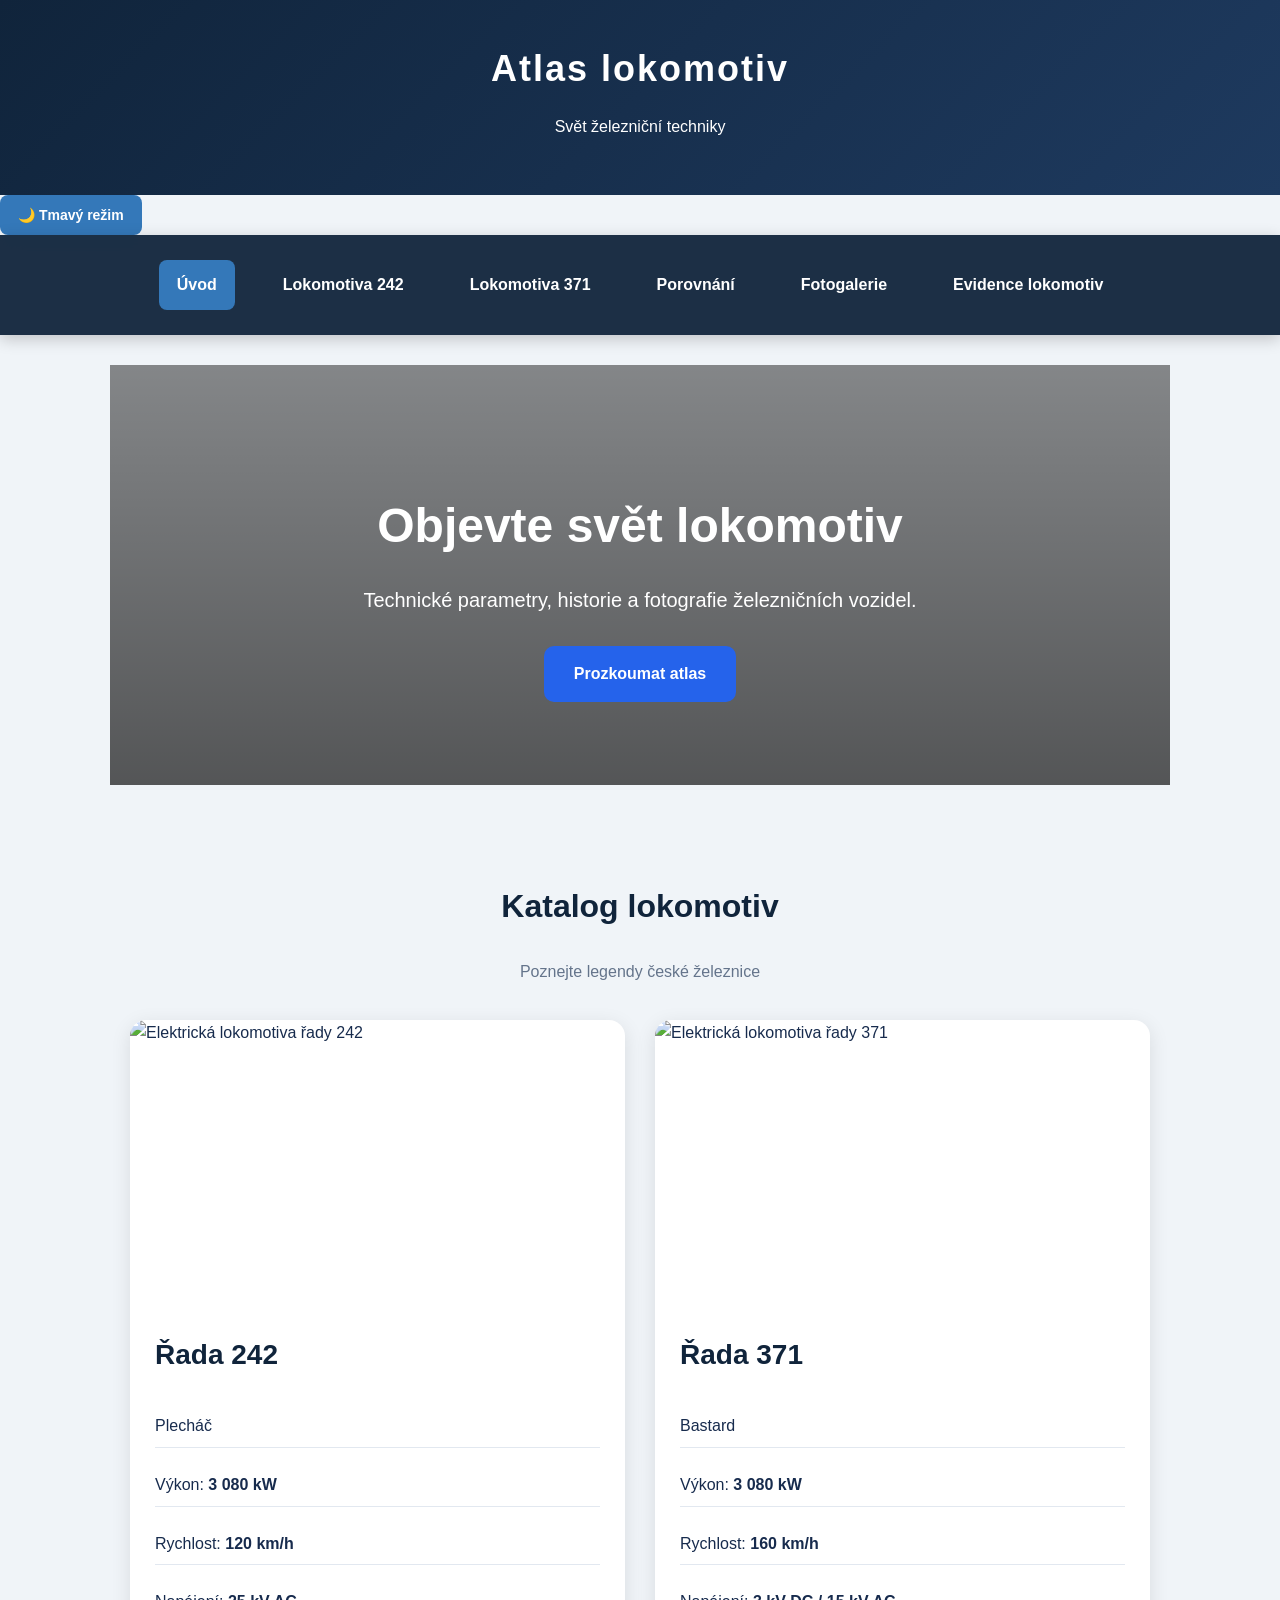
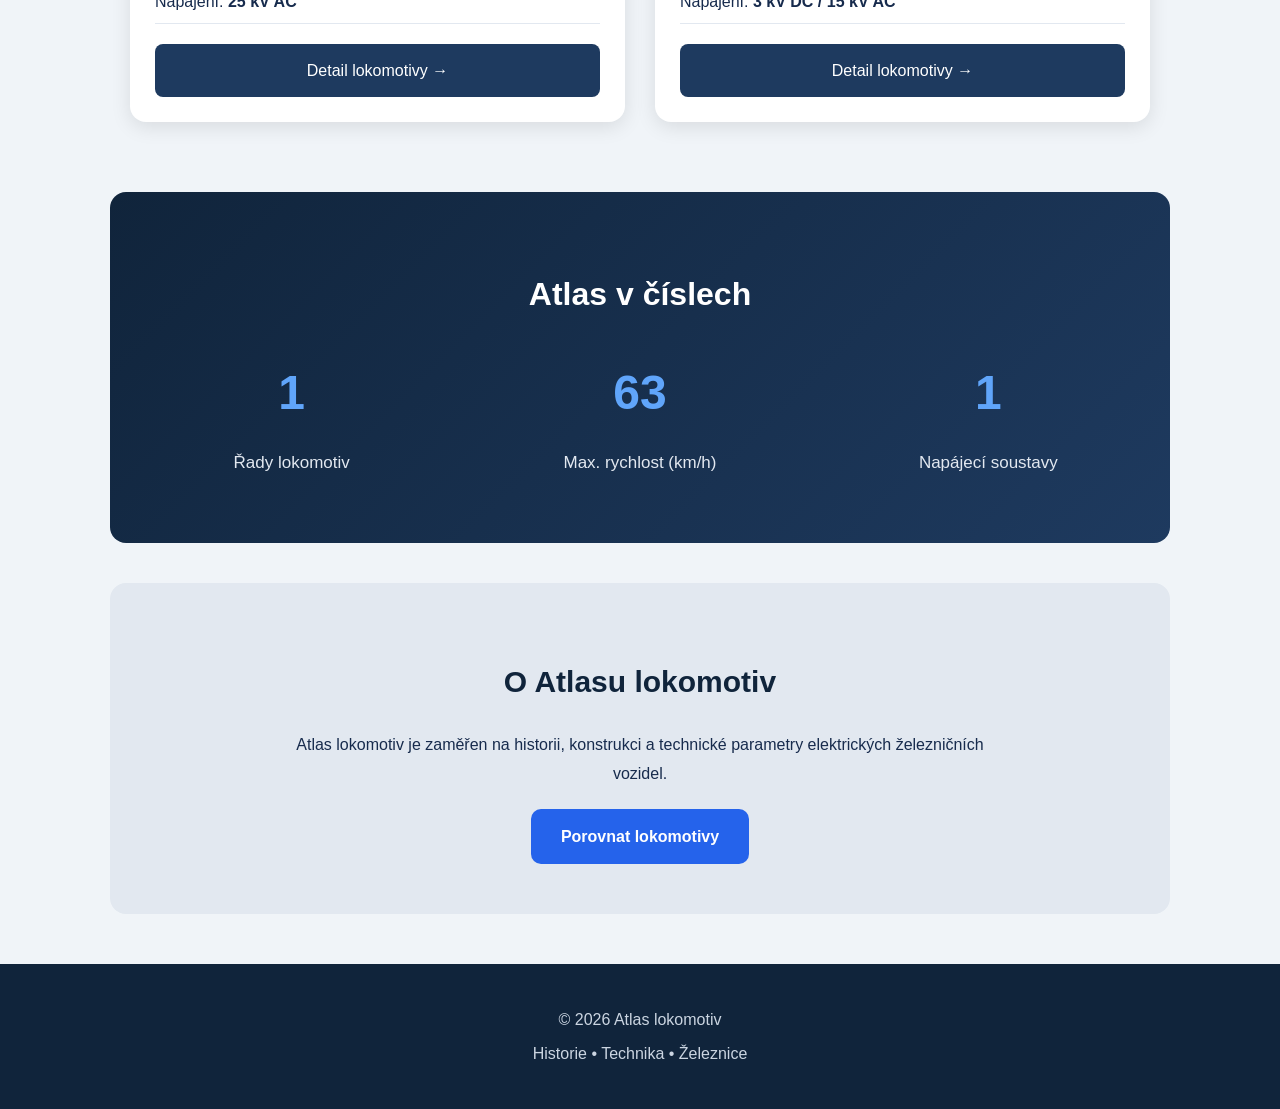
==== index.html @ f7615b6a "Rozšíření a aktualizace Atlasu lokomotiv" ====
<!DOCTYPE html>
<html lang="cs">
<head>
    <meta charset="UTF-8">
    <meta name="viewport"
          content="width=device-width, initial-scale=1.0">

    <meta name="description"
          content="Atlas elektrických lokomotiv řad 242 a 371. Historie, technické parametry, porovnání a fotogalerie.">

    <title>Atlas lokomotiv | Řady 242 a 371</title>
    <link rel="stylesheet" href="styly.css">
</head>

<body>

<header>
    <h1>Atlas lokomotiv</h1>
    <p>Svět železniční techniky</p>
</header>
<button id="theme-toggle" type="button"
        aria-label="Přepnout barevný režim">
    🌙 Tmavý režim
</button>
<nav>
    <a href="index.html" aria-current="page">Úvod</a>
    <a href="lokomotiva-242.html">Lokomotiva 242</a>
    <a href="lokomotiva-371.html">Lokomotiva 371</a>
    <a href="porovnani.html">Porovnání</a>
    <a href="galerie.html">Fotogalerie</a>
    <a href="evidence.html">Evidence lokomotiv</a>
</nav>

<main>

    <section class="hero">
        <div class="hero-obsah">
            <h2>Objevte svět lokomotiv</h2>
            <p>Technické parametry, historie a fotografie
               železničních vozidel.</p>

            <a href="#katalog" class="hero-tlacitko">
                Prozkoumat atlas
            </a>
        </div>
    </section>

    <section class="katalog" id="katalog">

        <h2>Katalog lokomotiv</h2>

        <p class="katalog-popis">
            Poznejte legendy české železnice
        </p>

        <div class="katalog-grid">

            <article class="loko-karta">
                <img src="images/242.jpg"
                     alt="Elektrická lokomotiva řady 242"
                     loading="lazy">

                <div class="loko-obsah">
                    <h3>Řada 242</h3>
                    <p>Plecháč</p>

                    <p>Výkon: <strong>3 080 kW</strong></p>
                    <p>Rychlost: <strong>120 km/h</strong></p>
                    <p>Napájení: <strong>25 kV AC</strong></p>

                    <a href="lokomotiva-242.html"
                       class="loko-detail">
                        Detail lokomotivy →
                    </a>
                </div>
            </article>

            <article class="loko-karta">
                <img src="images/371.jpg"
                     alt="Elektrická lokomotiva řady 371"
                     loading="lazy">

                <div class="loko-obsah">
                    <h3>Řada 371</h3>
                    <p>Bastard</p>

                    <p>Výkon: <strong>3 080 kW</strong></p>
                    <p>Rychlost: <strong>160 km/h</strong></p>
                    <p>Napájení: <strong>3 kV DC / 15 kV AC</strong></p>

                    <a href="lokomotiva-371.html"
                       class="loko-detail">
                        Detail lokomotivy →
                    </a>
                </div>
            </article>

        </div>
    </section>
<section class="statistiky">

    <h2>Atlas v číslech</h2>

    <div class="statistiky-grid">

        <div class="statistika">
            <span class="counter" data-target="2">2</span>
            <p>Řady lokomotiv</p>
        </div>

        <div class="statistika">
            <span class="counter" data-target="160">160</span>
            <p>Max. rychlost (km/h)</p>
        </div>

        <div class="statistika">
            <span class="counter" data-target="3">3</span>
            <p>Napájecí soustavy</p>
        </div>

    </div>

</section>
    <section class="atlas-info">
        <h2>O Atlasu lokomotiv</h2>

        <p>
            Atlas lokomotiv je zaměřen na historii,
            konstrukci a technické parametry
            elektrických železničních vozidel.
        </p>

        <a href="porovnani.html" class="hero-tlacitko">
            Porovnat lokomotivy
        </a>
    </section>

</main>

<footer>
    <p>© 2026 Atlas lokomotiv</p>
    <p>Historie • Technika • Železnice</p>
</footer>

<script src="script.js"></script>

</body>
</html>
---- styly.css ----
* {
    box-sizing: border-box;
}

body {
    margin: 0;
    font-family: Arial, sans-serif;
    background-color: #eef2f7;
    color: #17253b;
}

header {
    background-color: #142b49;
    color: white;
    padding: 35px 20px;
    text-align: center;
}

nav {
    background-color: #24466c;
    padding: 15px;
    text-align: center;
}

nav a {
    color: white;
    text-decoration: none;
    margin: 10px;
    font-weight: bold;
}

nav a:hover {
    color: #ffcf5a;
}

main {
    max-width: 1100px;
    margin: 30px auto;
    padding: 20px;
}

.card {
    background: white;
    padding: 25px;
    margin-bottom: 20px;
    border-radius: 12px;
    box-shadow: 0 4px 12px #00000015;
}

button {
    background: #24466c;
    color: white;
    border: none;
    padding: 12px 20px;
    border-radius: 8px;
    cursor: pointer;
}

footer {
    background: #142b49;
    color: white;
    text-align: center;
    padding: 20px;
}

.lokomotiva-img {
    width: 100%;
    max-height: 400px;
    object-fit: cover;
    border-radius: 12px;
    margin: 15px 0;
}

.technicke-udaje {
    width: 100%;
    border-collapse: collapse;
    margin-top: 20px;
    margin-bottom: 25px;
}

.technicke-udaje th,
.technicke-udaje td {
    border: 1px solid #cccccc;
    padding: 14px;
    text-align: left;
}

.technicke-udaje th {
    background-color: #17365d;
    color: white;
}

.technicke-udaje tr:nth-child(even) {
    background-color: #f0f4f8;
}

.lokomotiva-img {
    display: block;
    width: 100%;
    max-height: 450px;
    object-fit: contain;
    border-radius: 10px;
    margin: 20px auto;
}

.porovnani-foto {
    display: grid;
    grid-template-columns: repeat(2, 1fr);
    gap: 20px;
    margin-top: 20px;
}

.porovnani-foto img {
    width: 100%;
    height: 280px;
    object-fit: contain;
    border-radius: 12px;
}

.porovnani-foto h3 {
    text-align: center;
}

.tabulka-obal {
    overflow-x: auto;
}

@media (max-width: 700px) {
    .porovnani-foto {
        grid-template-columns: 1fr;
    }
}

.galerie {
    display: grid;
    grid-template-columns: repeat(2, 1fr);
    gap: 25px;
    margin-top: 25px;
}

.galerie figure {
    margin: 0;
    padding: 15px;
    background: #f2f5f9;
    border-radius: 12px;
    text-align: center;
}

.galerie-obrazek {
    width: 100%;
    height: 260px;
    object-fit: contain;
    cursor: zoom-in;
    border-radius: 8px;
}

.galerie figcaption {
    margin-top: 12px;
    font-weight: bold;
}

.nahled {
    position: fixed;
    inset: 0;
    background: rgba(0, 0, 0, 0.9);
    display: flex;
    align-items: center;
    justify-content: center;
    z-index: 1000;
    padding: 30px;
}

.nahled[hidden] {
    display: none;
}

.nahled img {
    max-width: 95%;
    max-height: 90vh;
    object-fit: contain;
}

#zavrit {
    position: absolute;
    top: 15px;
    right: 25px;
    font-size: 40px;
    background: none;
    border: none;
    color: white;
    cursor: pointer;
}

@media (max-width: 700px) {
    .galerie {
        grid-template-columns: 1fr;
    }
}
.galerie figure[hidden] {
    display: none;
}

/* Modernější vzhled webu */

body {
    font-family: Arial, sans-serif;
    background-color: #edf2f7;
    color: #172b4d;
    margin: 0;
    line-height: 1.6;
}

header {
    background: linear-gradient(
        135deg, #102a43, #2463a0
    );
    color: white;
    text-align: center;
    padding: 45px 20px;
}

header h1 {
    margin: 0;
    font-size: 36px;
}

nav {
    background-color: #102a43;
    display: flex;
    justify-content: center;
    flex-wrap: wrap;
    gap: 10px;
    padding: 15px;
}

nav a {
    color: white;
    text-decoration: none;
    padding: 10px 15px;
    border-radius: 8px;
}

nav a:hover {
    background-color: #3278bd;
}

main {
    max-width: 1100px;
    margin: 30px auto;
    padding: 0 20px;
}

.card {
    background: white;
    padding: 28px;
    margin-bottom: 25px;
    border-radius: 14px;
    box-shadow: 0 4px 15px
        rgba(0, 0, 0, 0.08);
}

.card h2 {
    color: #123a63;
}

footer {
    background-color: #102a43;
    color: white;
    text-align: center;
    padding: 25px;
}

.prehled-lokomotiv {
    display: grid;
    grid-template-columns: repeat(2, minmax(0, 1fr));
    gap: 25px;
}

.prehled-foto {
    width: 100%;
    height: 280px;
    object-fit: contain;
    border-radius: 10px;
}

.tlacitko {
    display: inline-block;
    background: #175b9c;
    color: white;
    padding: 12px 22px;
    text-decoration: none;
    border-radius: 8px;
    margin-top: 12px;
}

.tlacitko:hover {
    background: #0e3e70;
}

@media (max-width: 700px) {
    .prehled-lokomotiv {
        grid-template-columns: 1fr;
    }
}

.card h3 {
    color: #205c91;
    margin-top: 25px;
}

.card p {
    line-height: 1.8;
}

.card ul {
    padding-left: 25px;
}

.card li {
    margin-bottom: 10px;
}
/* Modernizace vzhledu webu */

body {
    background: #f0f4f8;
    font-family: "Segoe UI", Arial, sans-serif;
}

.card {
    background: #ffffff;
    border-radius: 16px;
    border: 1px solid #e2e8f0;
    box-shadow: 0 6px 20px rgba(0, 0, 0, 0.08);
    transition: transform 0.3s, box-shadow 0.3s;
}

.card:hover {
    transform: translateY(-4px);
    box-shadow: 0 12px 28px rgba(0, 0, 0, 0.15);
}

.card img {
    border-radius: 12px;
}

.tlacitko {
    border-radius: 8px;
    transition: background 0.3s;
}
/* Moderní záhlaví a navigace */

header {
    background: linear-gradient(135deg, #10243b, #1e3a5f);
    color: white;
    padding: 40px 20px;
    text-align: center;
}

header h1 {
    font-size: 36px;
    letter-spacing: 2px;
    margin-bottom: 10px;
}

nav {
    background: #1e3a5f;
    padding: 15px;
    display: flex;
    justify-content: center;
    flex-wrap: wrap;
    gap: 10px;
    box-shadow: 0 4px 12px rgba(0,0,0,0.15);
}

nav a {
    color: white;
    text-decoration: none;
    padding: 12px 18px;
    border-radius: 8px;
    font-weight: 600;
    transition: background 0.3s;
}

nav a:hover {
    background: #3478b9;
    color: white;
}
/* Úvodní fotografie */

.hero {
    min-height: 420px;
    background: linear-gradient(
        rgba(0, 0, 0, 0.45),
        rgba(0, 0, 0, 0.65)
    ), url("images/371.jpg");

    background-size: cover;
    background-position: center;
    display: flex;
    align-items: center;
    justify-content: center;
    text-align: center;
    color: white;
    padding: 30px;
}

.hero h2 {
    font-size: clamp(30px, 5vw, 48px);
    color: white;
    margin-bottom: 15px;
}

.hero p {
    font-size: 20px;
    margin-bottom: 30px;
}

.hero-tlacitko {
    display: inline-block;
    background: #2563eb;
    color: white;
    padding: 15px 30px;
    border-radius: 10px;
    text-decoration: none;
    font-weight: bold;
    transition: background 0.3s;
}

.hero-tlacitko:hover {
    background: #1d4ed8;
}
/* Moderní katalog lokomotiv */

.katalog {
    max-width: 1200px;
    margin: 50px auto;
    padding: 20px;
}

.katalog h2 {
    text-align: center;
    font-size: 32px;
    color: #10243b;
}

.katalog-popis {
    text-align: center;
    color: #64748b;
    margin-bottom: 35px;
}

.katalog-grid {
    display: grid;
    grid-template-columns: repeat(2, minmax(0, 1fr));
    gap: 30px;
}

.loko-karta {
    background: white;
    border-radius: 16px;
    overflow: hidden;
    box-shadow: 0 5px 20px rgba(0,0,0,0.1);
    transition: transform 0.3s, box-shadow 0.3s;
}

.loko-karta:hover {
    transform: translateY(-8px);
    box-shadow: 0 15px 30px rgba(0,0,0,0.15);
}

.loko-karta img {
    width: 100%;
    height: 260px;
    object-fit: cover;
    display: block;
}

.loko-obsah {
    padding: 25px;
}

.loko-obsah h3 {
    font-size: 28px;
    color: #10243b;
}

.loko-obsah p {
    padding: 8px 0;
    border-bottom: 1px solid #e2e8f0;
}

.loko-detail {
    display: block;
    background: #1e3a5f;
    color: white;
    text-align: center;
    padding: 14px;
    border-radius: 8px;
    text-decoration: none;
    margin-top: 20px;
    transition: background 0.3s;
}

.loko-detail:hover {
    background: #3478b9;
    color: white;
}

@media (max-width: 700px) {
    .katalog-grid {
        grid-template-columns: 1fr;
    }
}
/* Plynulé posouvání stránky */

html {
    scroll-behavior: smooth;
}

/* Zvýraznění aktuální stránky */

nav a[aria-current="page"] {
    background: #3478b9;
}

/* Informace o atlasu */

.atlas-info {
    background: #e2e8f0;
    padding: 50px 25px;
    text-align: center;
    border-radius: 16px;
    margin: 40px auto;
    max-width: 1100px;
}

.atlas-info h2 {
    font-size: 30px;
    color: #10243b;
}

.atlas-info p {
    max-width: 700px;
    margin: 20px auto;
    line-height: 1.8;
}

/* Moderní zápatí */

footer {
    background: #10243b;
    color: #cbd5e1;
    text-align: center;
    padding: 35px 20px;
    margin-top: 50px;
}

footer p {
    margin: 8px 0;
}
/* Plovoucí navigace */

nav {
    position: sticky;
    top: 0;
    z-index: 1000;
    background: rgba(16, 36, 59, 0.95);
    backdrop-filter: blur(12px);
    box-shadow: 0 4px 15px rgba(0,0,0,0.2);
}

nav a {
    transition: all 0.25s ease;
}

nav a:hover {
    transform: translateY(-2px);
}

#katalog {
    scroll-margin-top: 150px;
}
/* Přepínač tmavého režimu */

#theme-toggle {
    background: #3478b9;
    color: white;
    border: none;
    border-radius: 8px;
    padding: 12px 18px;
    cursor: pointer;
    font-size: 14px;
    font-weight: bold;
}

body {
    transition: background-color 0.3s, color 0.3s;
}

/* Tmavý režim */

body.dark-mode {
    background: #0f172a;
    color: #e2e8f0;
}

.dark-mode main {
    background: #0f172a;
}

.dark-mode .card,
.dark-mode .loko-karta,
.dark-mode .atlas-info {
    background: #1e293b;
    color: #e2e8f0;
}

.dark-mode h1,
.dark-mode h2,
.dark-mode h3 {
    color: #f1f5f9;
}

.dark-mode .katalog-popis {
    color: #94a3b8;
}

.dark-mode .loko-obsah p {
    border-color: #334155;
}

.dark-mode table,
.dark-mode td {
    background: #1e293b;
    color: #e2e8f0;
    border-color: #334155;
}

.dark-mode footer {
    background: #020617;
}
/* Zvětšování fotografií */

main img {
    cursor: zoom-in;
}

.lightbox {
    position: fixed;
    inset: 0;
    background: rgba(0, 0, 0, 0.95);
    z-index: 9999;
    display: flex;
    align-items: center;
    justify-content: center;
    cursor: zoom-out;
}

.lightbox img {
    max-width: 92vw;
    max-height: 88vh;
    object-fit: contain;
    border-radius: 10px;
    cursor: zoom-out;
}

.lightbox-close {
    position: absolute;
    top: 20px;
    right: 25px;
    color: white;
    background: transparent;
    border: none;
    font-size: 40px;
    cursor: pointer;
}
/* Animované statistiky */

.statistiky {
    background: linear-gradient(135deg, #10243b, #1e3a5f);
    color: white;
    padding: 50px 20px;
    border-radius: 16px;
    margin: 40px auto;
    text-align: center;
}

.statistiky h2 {
    color: white;
    font-size: 32px;
    margin-bottom: 35px;
}

.statistiky-grid {
    display: grid;
    grid-template-columns: repeat(3, 1fr);
    gap: 25px;
}

.counter {
    font-size: 48px;
    font-weight: bold;
    color: #60a5fa;
}

.statistika p {
    font-size: 17px;
    color: #e2e8f0;
}

@media (max-width: 600px) {
    .statistiky-grid {
        grid-template-columns: 1fr;
    }
}

/* ======================================
   POROVNÁNÍ LOKOMOTIV 242 A 371
   ====================================== */

.porovnani-foto {
    display: grid;
    grid-template-columns: repeat(2, minmax(0, 1fr));
    gap: 30px;
    margin: 25px 0;
}

.porovnani-foto > div {
    min-width: 0;
}

.porovnani-foto img {
    width: 100%;
    aspect-ratio: 16 / 10;
    object-fit: cover;
    border-radius: 12px;
}

.porovnani-foto h3 {
    text-align: center;
}

.srovnavaci-tabulka {
    min-width: 560px;
}

.srovnavaci-tabulka td:first-child {
    width: 46%;
}

.srovnavaci-tabulka td:nth-child(2),
.srovnavaci-tabulka td:nth-child(3) {
    width: 27%;
}

/* Grafické porovnání */

.porovnani-graf {
    margin: 25px 0 40px;
}

.graf-popis {
    font-weight: 600;
    margin-bottom: 8px;
    margin-top: 15px;
}

.graf-draha {
    width: 100%;
    background: #e2e8f0;
    border-radius: 8px;
    overflow: hidden;
}

.graf-sloupec {
    padding: 12px 16px;
    box-sizing: border-box;
    color: white;
    font-weight: 700;
    text-align: right;
    border-radius: 8px;
    transition: width 0.4s;
}

.rada242 {
    background: linear-gradient(90deg, #1d4ed8, #3b82f6);
}

.rada371 {
    background: linear-gradient(90deg, #991b1b, #dc2626);
}

.graf-legenda {
    display: flex;
    justify-content: center;
    flex-wrap: wrap;
    gap: 30px;
    font-weight: bold;
    margin: 20px 0;
}

.technicky-vzorec {
    text-align: center;
    font-size: 26px !important;
    font-weight: 700;
    margin: 25px 0;
}

/* Interaktivní kalkulačka */

.trakcni-kalkulacka {
    background: #f1f5f9;
    border: 1px solid #cbd5e1;
    border-radius: 16px;
    padding: 30px;
    margin: 25px 0;
}

.trakcni-kalkulacka label {
    display: block;
    margin: 15px 0;
    font-weight: 600;
}

.trakcni-kalkulacka select {
    width: 100%;
    padding: 14px;
    font-size: 16px;
    background: white;
    color: #1e293b;
    border: 1px solid #94a3b8;
    border-radius: 8px;
}

.trakcni-kalkulacka input[type="range"] {
    width: 100%;
    margin: 15px 0 25px;
    accent-color: #2563eb;
    cursor: pointer;
}

.vysledky-kalkulacky {
    display: grid;
    grid-template-columns: repeat(3, minmax(0, 1fr));
    gap: 15px;
}

.vysledek-box {
    padding: 24px 12px;
    background: #ffffff;
    border-radius: 12px;
    text-align: center;
    box-shadow: 0 3px 10px rgba(0,0,0,0.07);
}

.vysledek-box span {
    display: block;
    font-size: 26px;
    font-weight: 800;
    color: #2563eb;
    overflow-wrap: anywhere;
}

.vysledek-box p {
    font-size: 14px;
    margin: 10px 0 0;
    color: #475569;
}

/* Tmavý režim */

.dark-mode .graf-draha {
    background: #334155;
}

.dark-mode .trakcni-kalkulacka {
    background: #172033;
    border-color: #334155;
}

.dark-mode .trakcni-kalkulacka select {
    background: #1e293b;
    color: #f1f5f9;
    border-color: #475569;
}

.dark-mode .vysledek-box {
    background: #253449;
}

.dark-mode .vysledek-box span {
    color: #60a5fa;
}

.dark-mode .vysledek-box p {
    color: #cbd5e1;
}

/* Mobilní verze */

@media (max-width: 768px) {

    .porovnani-foto {
        grid-template-columns: 1fr;
        gap: 20px;
    }

    .vysledky-kalkulacky {
        grid-template-columns: repeat(2, minmax(0, 1fr));
    }

    .trakcni-kalkulacka {
        padding: 15px;
    }

    .vysledek-box span {
        font-size: 19px;
    }

    .graf-sloupec {
        font-size: 14px;
    }

}

@media (max-width: 380px) {

    .vysledky-kalkulacky {
        grid-template-columns: 1fr;
    }

}

/* =====================================
   FOTOGALERIE ATLASU LOKOMOTIV
   ===================================== */

.atlas-filtry {
    display: flex;
    flex-wrap: wrap;
    justify-content: center;
    gap: 12px;
    margin: 25px 0;
}

.atlas-filtry button {
    padding: 12px 22px;
    border: 1px solid #cbd5e1;
    border-radius: 8px;
    background: #f1f5f9;
    color: #1e293b;
    font-size: 15px;
    font-weight: 600;
    cursor: pointer;
    transition: 0.2s;
}

.atlas-filtry button:hover {
    background: #dbeafe;
}

.atlas-filtry button.aktivni {
    background: #1e40af;
    color: white;
    border-color: #1e40af;
}

#pocet-zobrazenych {
    text-align: center;
    font-weight: 600;
}

/* Mřížka fotografií */

.atlas-galerie {
    display: grid;
    grid-template-columns: repeat(2, minmax(0, 1fr));
    gap: 25px;
    margin-top: 25px;
}

.atlas-galerie figure {
    margin: 0;
    background: #ffffff;
    border: 1px solid #e2e8f0;
    border-radius: 14px;
    overflow: hidden;
    box-shadow: 0 4px 15px rgba(0,0,0,0.08);
}

.atlas-galerie figure[hidden] {
    display: none !important;
}

.atlas-foto {
    display: block;
    width: 100%;
    padding: 0;
    border: 0;
    background: transparent;
    overflow: hidden;
    cursor: zoom-in;
}

.atlas-foto img {
    display: block;
    width: 100%;
    aspect-ratio: 16 / 10;
    object-fit: cover;
    transition: transform 0.35s;
}

.atlas-foto:hover img {
    transform: scale(1.04);
}

.atlas-galerie figcaption {
    padding: 20px;
    text-align: left;
}

.atlas-galerie figcaption h3 {
    margin: 12px 0 5px;
}

.oznaceni-rady {
    display: inline-block;
    padding: 5px 12px;
    border-radius: 6px;
    color: white;
    font-size: 13px;
    font-weight: 700;
}

.oznaceni-rady.rada242 {
    background: #2563eb;
}

.oznaceni-rady.rada371 {
    background: #b91c1c;
}

.foto-udaje {
    border-top: 1px solid #e2e8f0;
    padding-top: 12px;
    margin-top: 15px;
}

.foto-udaje p {
    font-size: 14px;
    line-height: 1.5;
    margin: 5px 0;
    color: #64748b;
}

/* Zvětšený náhled */

#atlas-nahled {
    position: fixed;
    box-sizing: border-box;
    width: 94vw;
    max-width: 1200px;
    max-height: 94vh;
    padding: 45px 55px 20px;
    border: none;
    border-radius: 14px;
    background: #111827;
    color: white;
    text-align: center;
}

#atlas-nahled::backdrop {
    background: rgba(0,0,0,0.9);
}

#atlas-velky-obrazek {
    display: block;
    max-width: 100%;
    max-height: 72vh;
    object-fit: contain;
    margin: 0 auto;
}

#atlas-zavrit,
#atlas-predchozi,
#atlas-dalsi {
    position: absolute;
    background: rgba(255,255,255,0.15);
    color: white;
    border: none;
    border-radius: 8px;
    padding: 10px 14px;
    font-size: 24px;
    cursor: pointer;
}

#atlas-zavrit {
    top: 5px;
    right: 10px;
}

#atlas-predchozi {
    left: 5px;
    top: 45%;
}

#atlas-dalsi {
    right: 5px;
    top: 45%;
}

#atlas-popisek {
    margin: 15px 0 5px;
    font-size: 16px;
}

#atlas-poradi {
    color: #cbd5e1;
    font-size: 14px;
}

/* Tmavý režim */

.dark-mode .atlas-galerie figure {
    background: #1e293b;
    border-color: #334155;
}

.dark-mode .foto-udaje {
    border-color: #334155;
}

.dark-mode .foto-udaje p {
    color: #cbd5e1;
}

.dark-mode .atlas-filtry button {
    background: #253449;
    color: #f1f5f9;
    border-color: #475569;
}

.dark-mode .atlas-filtry button.aktivni {
    background: #2563eb;
    color: white;
}

/* Mobilní verze */

@media (max-width: 768px) {

    .atlas-galerie {
        grid-template-columns: 1fr;
        gap: 20px;
    }

    .atlas-filtry button {
        padding: 10px 15px;
        font-size: 13px;
    }

    #atlas-nahled {
        padding: 45px 35px 15px;
    }

    #atlas-predchozi,
    #atlas-dalsi {
        padding: 7px;
        font-size: 18px;
    }

}

/* ===================================
   EVIDENCE LOKOMOTIV
   =================================== */

.evidence-filtry {
    display: grid;
    grid-template-columns: repeat(4, minmax(0, 1fr));
    gap: 15px;
    padding: 25px;
    background: #f1f5f9;
    border: 1px solid #cbd5e1;
    border-radius: 12px;
    margin: 25px 0;
}

.evidence-filtry label {
    display: block;
    font-weight: 600;
    margin-bottom: 8px;
}

.evidence-filtry input,
.evidence-filtry select {
    width: 100%;
    box-sizing: border-box;
    padding: 12px;
    border: 1px solid #cbd5e1;
    border-radius: 8px;
    font-size: 14px;
    color: #1e293b;
    background: white;
}

.evidence-filtry input:focus,
.evidence-filtry select:focus {
    outline: 2px solid #2563eb;
}

.evidence-tabulka {
    min-width: 850px;
    font-size: 14px;
}

.evidence-tabulka td:first-child {
    width: auto;
}

.cislo-lokomotivy {
    font-weight: 800;
    color: #1e40af;
    white-space: nowrap;
}

.evidence-detail {
    background: #2563eb;
    color: white;
    padding: 8px 15px;
    border: none;
    border-radius: 6px;
    cursor: pointer;
    font-weight: 600;
}

.evidence-detail:hover {
    background: #1e40af;
}

#pocet-vysledku {
    font-weight: 700;
    margin: 25px 0;
}

.stav-lokomotivy {
    font-weight: 600;
}

.stav-lokomotivy[data-stav="Provozní"] {
    color: #15803d;
}

.stav-lokomotivy[data-stav="Odstavená"] {
    color: #b45309;
}

.stav-lokomotivy[data-stav="Zrušená"],
.stav-lokomotivy[data-stav="Sešrotovaná"] {
    color: #dc2626;
}

.stav-lokomotivy[data-stav="Muzejní"] {
    color: #2563eb;
}

.stav-lokomotivy[data-stav="Neověřen"] {
    color: #64748b;
}

/* DETAIL LOKOMOTIVY */

#detail-lokomotivy {
    position: fixed;
    width: 90%;
    max-width: 850px;
    max-height: 90vh;
    overflow-y: auto;
    box-sizing: border-box;
    padding: 35px;
    border: none;
    border-radius: 16px;
    background: white;
    color: #1e293b;
}

#detail-lokomotivy::backdrop {
    background: rgba(0,0,0,0.8);
}

#zavrit-detail {
    position: absolute;
    top: 12px;
    right: 12px;
    background: #dc2626;
    color: white;
    border: none;
    border-radius: 8px;
    font-size: 24px;
    padding: 5px 14px;
    cursor: pointer;
}

#detail-foto {
    width: 100%;
    max-height: 400px;
    object-fit: contain;
    cursor: default;
}

#detail-popisek {
    text-align: center;
    color: #64748b;
    font-size: 14px;
}

#detail-historie {
    line-height: 1.8;
}

/* TMAVÝ REŽIM */

.dark-mode .evidence-filtry {
    background: #1e293b;
    border-color: #475569;
}

.dark-mode .evidence-filtry input,
.dark-mode .evidence-filtry select {
    background: #334155;
    color: white;
    border-color: #64748b;
}

.dark-mode .cislo-lokomotivy {
    color: #93c5fd;
}

.dark-mode #detail-lokomotivy {
    background: #1e293b;
    color: #f1f5f9;
}

.dark-mode #detail-popisek {
    color: #cbd5e1;
}

.dark-mode .stav-lokomotivy[data-stav="Neověřen"] {
    color: #cbd5e1;
}

/* MOBILNÍ VERZE */

@media (max-width: 768px) {

    .evidence-filtry {
        grid-template-columns: repeat(2, minmax(0, 1fr));
        padding: 15px;
    }

    #detail-lokomotivy {
        padding: 20px;
        width: 95%;
    }

}

@media (max-width: 480px) {

    .evidence-filtry {
        grid-template-columns: 1fr;
    }

}
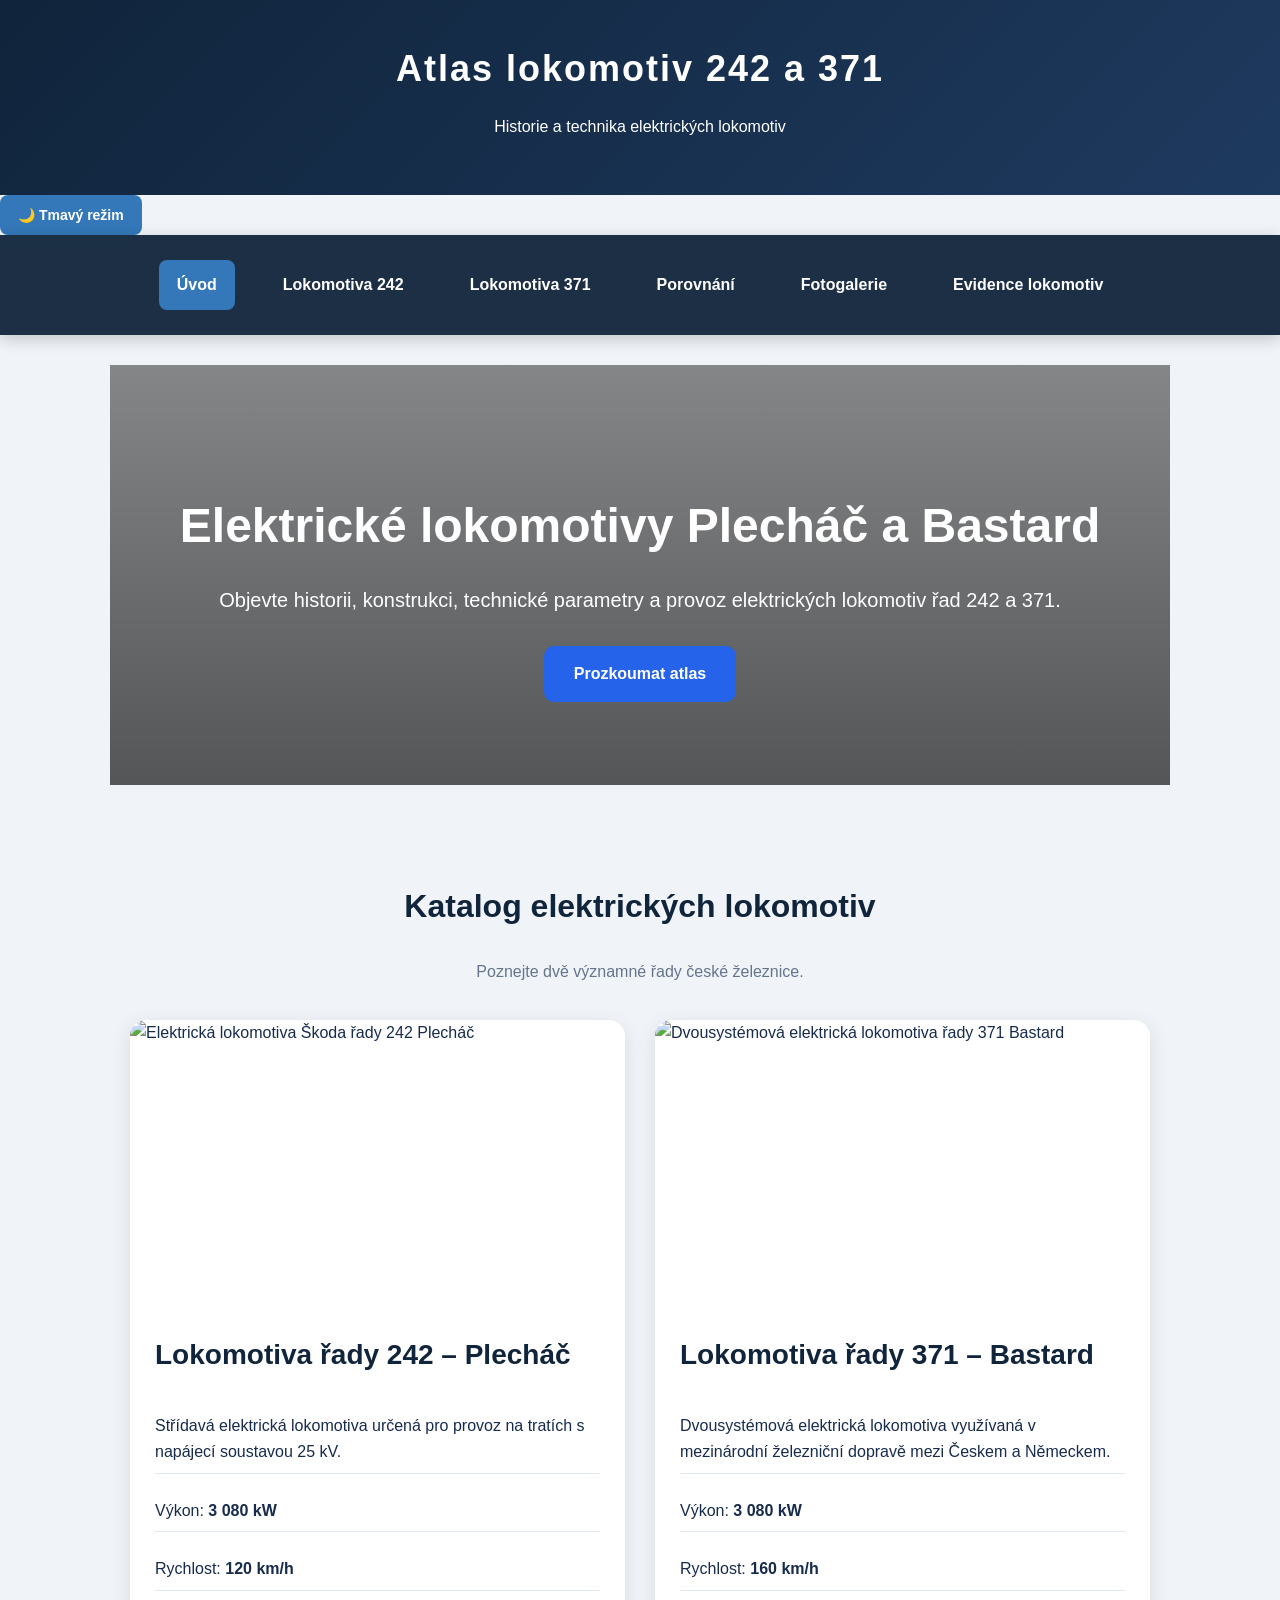
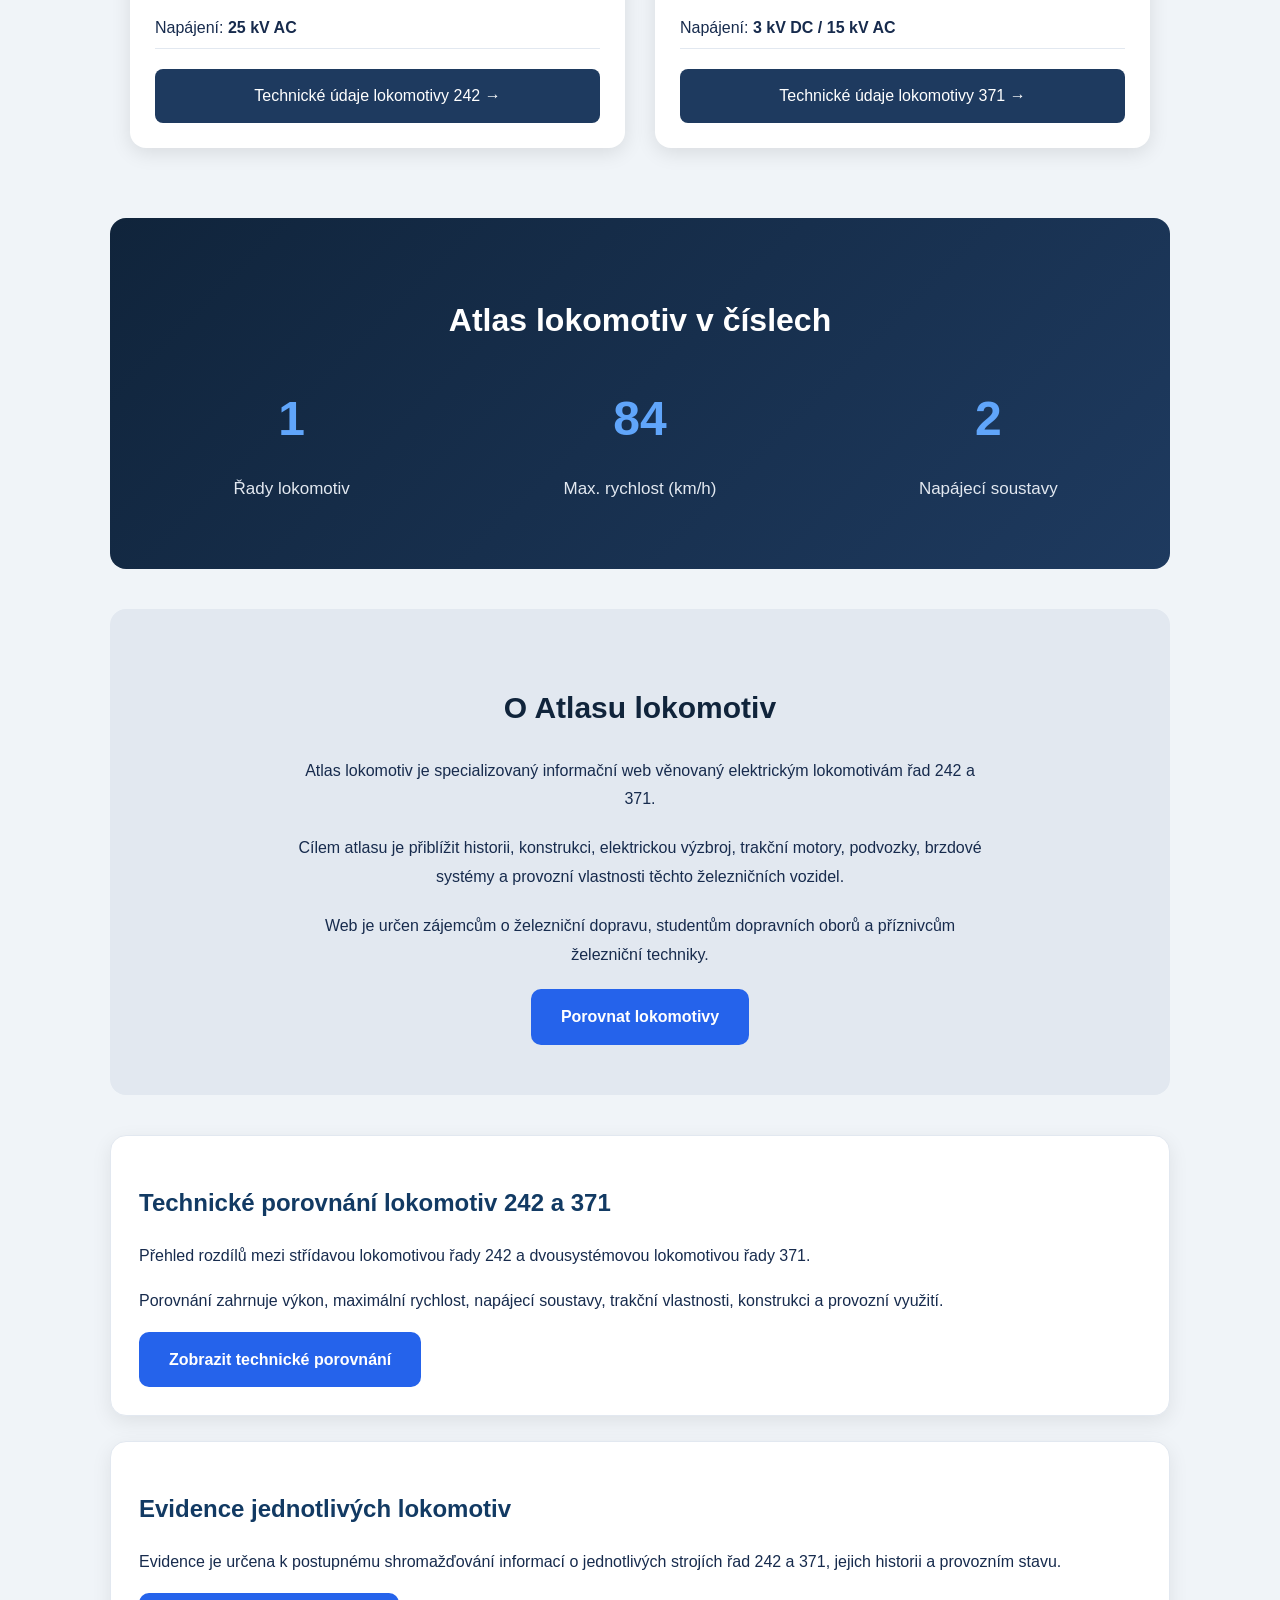
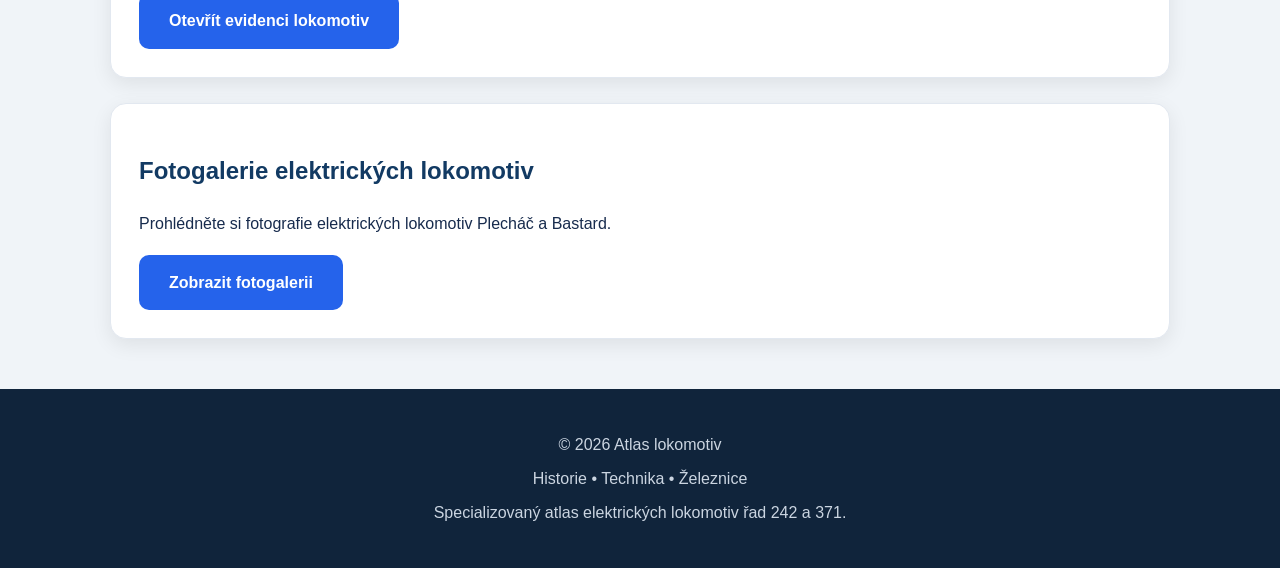
==== commit f43b10d8: "Add files via upload" ====
--- a/index.html
+++ b/index.html
@@ -1,3 +1,4 @@
+
 <!DOCTYPE html>
 <html lang="cs">
 <head>
@@ -5,24 +6,64 @@
     <meta name="viewport"
           content="width=device-width, initial-scale=1.0">
 
+    <title>Atlas lokomotiv 242 a 371 – Plecháč a Bastard</title>
+
     <meta name="description"
-          content="Atlas elektrických lokomotiv řad 242 a 371. Historie, technické parametry, porovnání a fotogalerie.">
-
-    <title>Atlas lokomotiv | Řady 242 a 371</title>
+          content="Atlas elektrických lokomotiv řad 242 (Plecháč) a 371 (Bastard). Historie, konstrukce, technické parametry, porovnání, evidence a fotogalerie.">
+
+    <meta name="robots" content="index, follow">
+
+    <link rel="canonical"
+          href="https://atlaslokomotiv.github.io/atlas-lokomotiv-242-371/">
+
+    <meta property="og:type" content="website">
+
+    <meta property="og:locale" content="cs_CZ">
+
+    <meta property="og:site_name" content="Atlas lokomotiv">
+
+    <meta property="og:title"
+          content="Atlas lokomotiv 242 a 371 – Plecháč a Bastard">
+
+    <meta property="og:description"
+          content="Historie, železniční technika, technické parametry a evidence elektrických lokomotiv řad 242 a 371.">
+
+    <meta property="og:url"
+          content="https://atlaslokomotiv.github.io/atlas-lokomotiv-242-371/">
+
+    <meta property="og:image"
+          content="https://atlaslokomotiv.github.io/atlas-lokomotiv-242-371/images/242.jpg">
+
+    <meta name="twitter:card" content="summary_large_image">
+
     <link rel="stylesheet" href="styly.css">
+
+    <script type="application/ld+json">
+    {
+        "@context": "https://schema.org",
+        "@type": "WebSite",
+        "name": "Atlas lokomotiv 242 a 371",
+        "alternateName": "Atlas lokomotiv",
+        "url": "https://atlaslokomotiv.github.io/atlas-lokomotiv-242-371/",
+        "description": "Specializovaný atlas elektrických lokomotiv řad 242 a 371.",
+        "inLanguage": "cs-CZ"
+    }
+    </script>
 </head>
 
 <body>
 
 <header>
-    <h1>Atlas lokomotiv</h1>
-    <p>Svět železniční techniky</p>
+    <h1>Atlas lokomotiv 242 a 371</h1>
+    <p>Historie a technika elektrických lokomotiv</p>
 </header>
+
 <button id="theme-toggle" type="button"
         aria-label="Přepnout barevný režim">
     🌙 Tmavý režim
 </button>
-<nav>
+
+<nav aria-label="Hlavní navigace">
     <a href="index.html" aria-current="page">Úvod</a>
     <a href="lokomotiva-242.html">Lokomotiva 242</a>
     <a href="lokomotiva-371.html">Lokomotiva 371</a>
@@ -35,9 +76,13 @@
 
     <section class="hero">
         <div class="hero-obsah">
-            <h2>Objevte svět lokomotiv</h2>
-            <p>Technické parametry, historie a fotografie
-               železničních vozidel.</p>
+            <h2>Elektrické lokomotivy Plecháč a Bastard</h2>
+
+            <p>
+                Objevte historii, konstrukci, technické
+                parametry a provoz elektrických lokomotiv
+                řad 242 a 371.
+            </p>
 
             <a href="#katalog" class="hero-tlacitko">
                 Prozkoumat atlas
@@ -47,22 +92,29 @@
 
     <section class="katalog" id="katalog">
 
-        <h2>Katalog lokomotiv</h2>
+        <h2>Katalog elektrických lokomotiv</h2>
 
         <p class="katalog-popis">
-            Poznejte legendy české železnice
+            Poznejte dvě významné řady české železnice.
         </p>
 
         <div class="katalog-grid">
 
             <article class="loko-karta">
+
                 <img src="images/242.jpg"
-                     alt="Elektrická lokomotiva řady 242"
+                     alt="Elektrická lokomotiva Škoda řady 242 Plecháč"
                      loading="lazy">
 
                 <div class="loko-obsah">
-                    <h3>Řada 242</h3>
-                    <p>Plecháč</p>
+
+                    <h3>Lokomotiva řady 242 – Plecháč</h3>
+
+                    <p>
+                        Střídavá elektrická lokomotiva
+                        určená pro provoz na tratích
+                        s napájecí soustavou 25 kV.
+                    </p>
 
                     <p>Výkon: <strong>3 080 kW</strong></p>
                     <p>Rychlost: <strong>120 km/h</strong></p>
@@ -70,79 +122,169 @@
 
                     <a href="lokomotiva-242.html"
                        class="loko-detail">
-                        Detail lokomotivy →
+                        Technické údaje lokomotivy 242 →
                     </a>
+
                 </div>
             </article>
 
             <article class="loko-karta">
+
                 <img src="images/371.jpg"
-                     alt="Elektrická lokomotiva řady 371"
+                     alt="Dvousystémová elektrická lokomotiva řady 371 Bastard"
                      loading="lazy">
 
                 <div class="loko-obsah">
-                    <h3>Řada 371</h3>
-                    <p>Bastard</p>
+
+                    <h3>Lokomotiva řady 371 – Bastard</h3>
+
+                    <p>
+                        Dvousystémová elektrická lokomotiva
+                        využívaná v mezinárodní železniční
+                        dopravě mezi Českem a Německem.
+                    </p>
 
                     <p>Výkon: <strong>3 080 kW</strong></p>
                     <p>Rychlost: <strong>160 km/h</strong></p>
-                    <p>Napájení: <strong>3 kV DC / 15 kV AC</strong></p>
+                    <p>Napájení:
+                        <strong>3 kV DC / 15 kV AC</strong>
+                    </p>
 
                     <a href="lokomotiva-371.html"
                        class="loko-detail">
-                        Detail lokomotivy →
+                        Technické údaje lokomotivy 371 →
                     </a>
+
                 </div>
             </article>
 
         </div>
     </section>
-<section class="statistiky">
-
-    <h2>Atlas v číslech</h2>
-
-    <div class="statistiky-grid">
-
-        <div class="statistika">
-            <span class="counter" data-target="2">2</span>
-            <p>Řady lokomotiv</p>
+
+    <section class="statistiky">
+
+        <h2>Atlas lokomotiv v číslech</h2>
+
+        <div class="statistiky-grid">
+
+            <div class="statistika">
+                <span class="counter" data-target="2">2</span>
+                <p>Řady lokomotiv</p>
+            </div>
+
+            <div class="statistika">
+                <span class="counter" data-target="160">160</span>
+                <p>Max. rychlost (km/h)</p>
+            </div>
+
+            <div class="statistika">
+                <span class="counter" data-target="3">3</span>
+                <p>Napájecí soustavy</p>
+            </div>
+
         </div>
 
-        <div class="statistika">
-            <span class="counter" data-target="160">160</span>
-            <p>Max. rychlost (km/h)</p>
-        </div>
-
-        <div class="statistika">
-            <span class="counter" data-target="3">3</span>
-            <p>Napájecí soustavy</p>
-        </div>
-
-    </div>
-
-</section>
+    </section>
+
     <section class="atlas-info">
+
         <h2>O Atlasu lokomotiv</h2>
 
         <p>
-            Atlas lokomotiv je zaměřen na historii,
-            konstrukci a technické parametry
-            elektrických železničních vozidel.
+            Atlas lokomotiv je specializovaný informační
+            web věnovaný elektrickým lokomotivám
+            řad 242 a 371.
+        </p>
+
+        <p>
+            Cílem atlasu je přiblížit historii,
+            konstrukci, elektrickou výzbroj,
+            trakční motory, podvozky, brzdové systémy
+            a provozní vlastnosti těchto železničních
+            vozidel.
+        </p>
+
+        <p>
+            Web je určen zájemcům o železniční dopravu,
+            studentům dopravních oborů a příznivcům
+            železniční techniky.
         </p>
 
         <a href="porovnani.html" class="hero-tlacitko">
             Porovnat lokomotivy
         </a>
+
+    </section>
+
+    <section class="card">
+
+        <h2>Technické porovnání lokomotiv 242 a 371</h2>
+
+        <p>
+            Přehled rozdílů mezi střídavou lokomotivou
+            řady 242 a dvousystémovou lokomotivou
+            řady 371.
+        </p>
+
+        <p>
+            Porovnání zahrnuje výkon, maximální rychlost,
+            napájecí soustavy, trakční vlastnosti,
+            konstrukci a provozní využití.
+        </p>
+
+        <a href="porovnani.html" class="hero-tlacitko">
+            Zobrazit technické porovnání
+        </a>
+
+    </section>
+
+    <section class="card">
+
+        <h2>Evidence jednotlivých lokomotiv</h2>
+
+        <p>
+            Evidence je určena k postupnému shromažďování
+            informací o jednotlivých strojích řad 242 a 371,
+            jejich historii a provozním stavu.
+        </p>
+
+        <a href="evidence.html" class="hero-tlacitko">
+            Otevřít evidenci lokomotiv
+        </a>
+
+    </section>
+
+    <section class="card">
+
+        <h2>Fotogalerie elektrických lokomotiv</h2>
+
+        <p>
+            Prohlédněte si fotografie elektrických
+            lokomotiv Plecháč a Bastard.
+        </p>
+
+        <a href="galerie.html" class="hero-tlacitko">
+            Zobrazit fotogalerii
+        </a>
+
     </section>
 
 </main>
 
 <footer>
+
     <p>© 2026 Atlas lokomotiv</p>
+
     <p>Historie • Technika • Železnice</p>
+
+    <p>
+        Specializovaný atlas elektrických lokomotiv
+        řad 242 a 371.
+    </p>
+
 </footer>
 
 <script src="script.js"></script>
 
 </body>
-</html>+</html>
